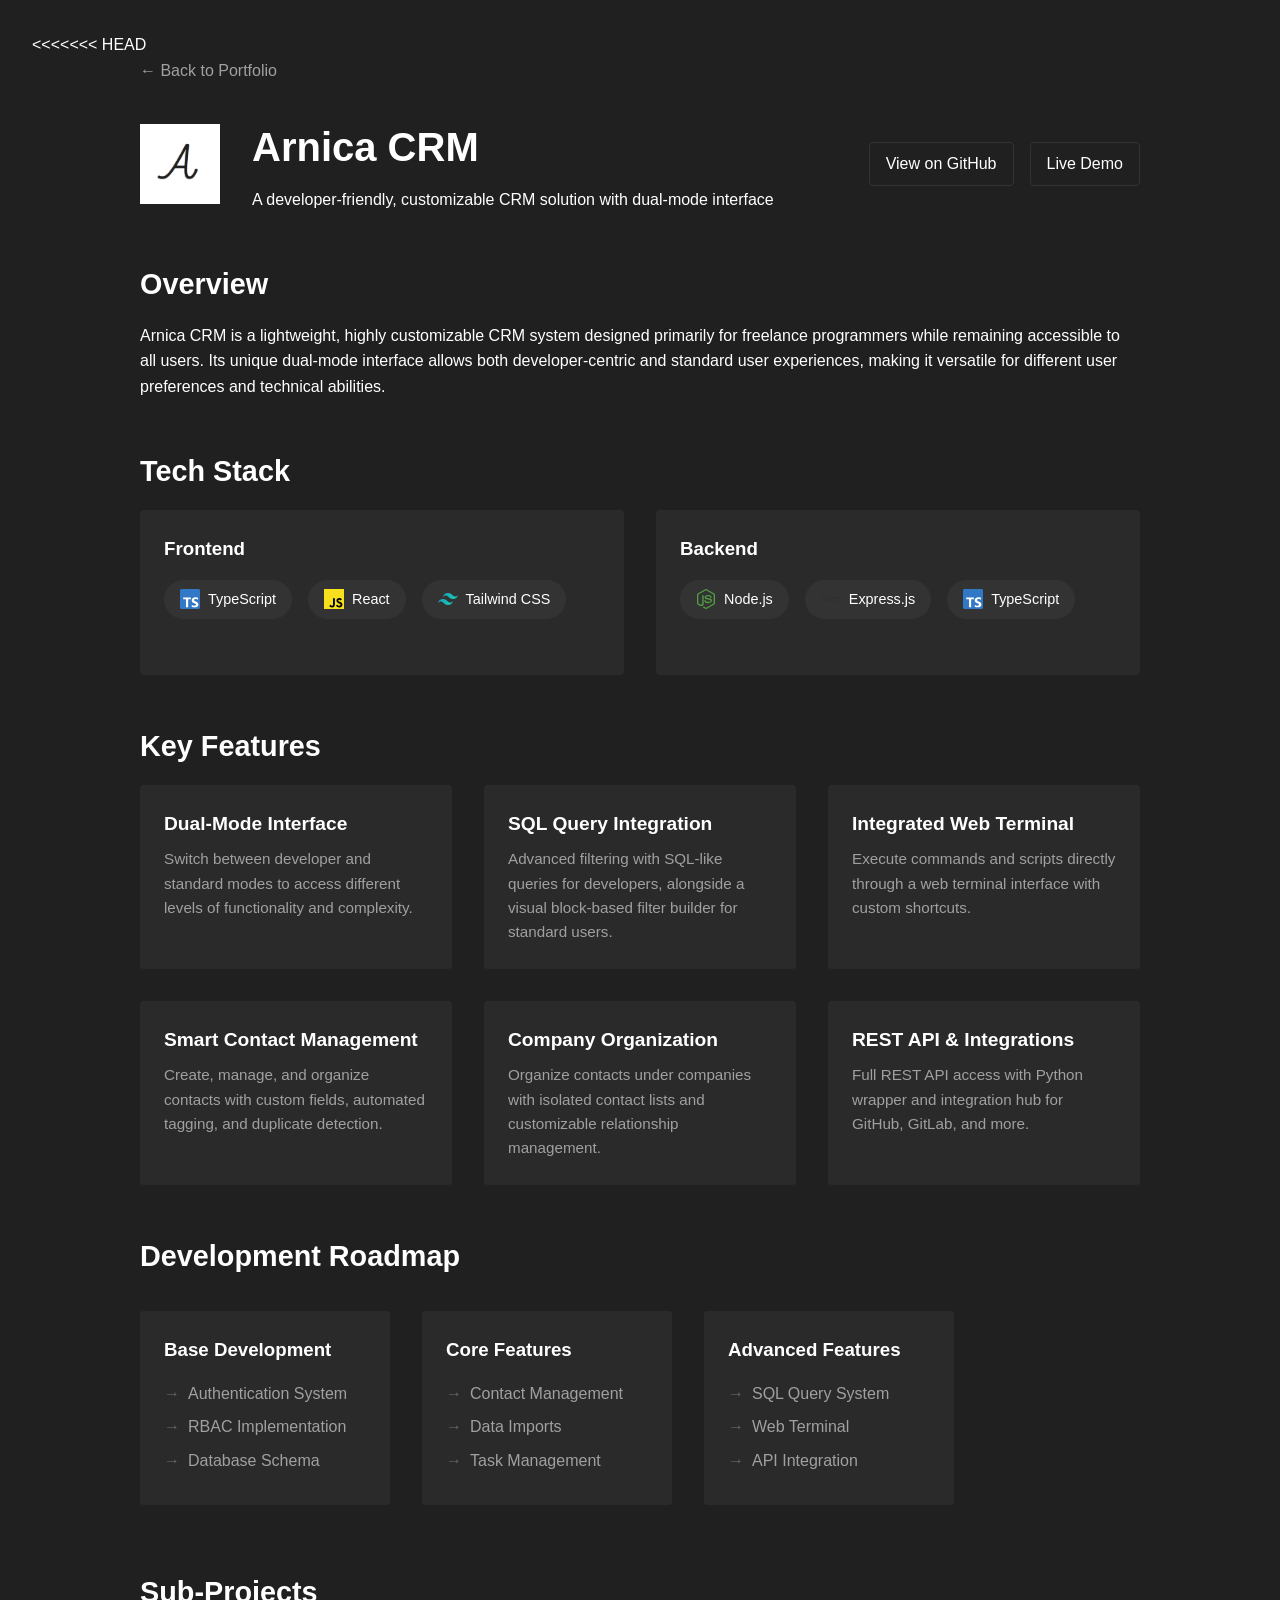
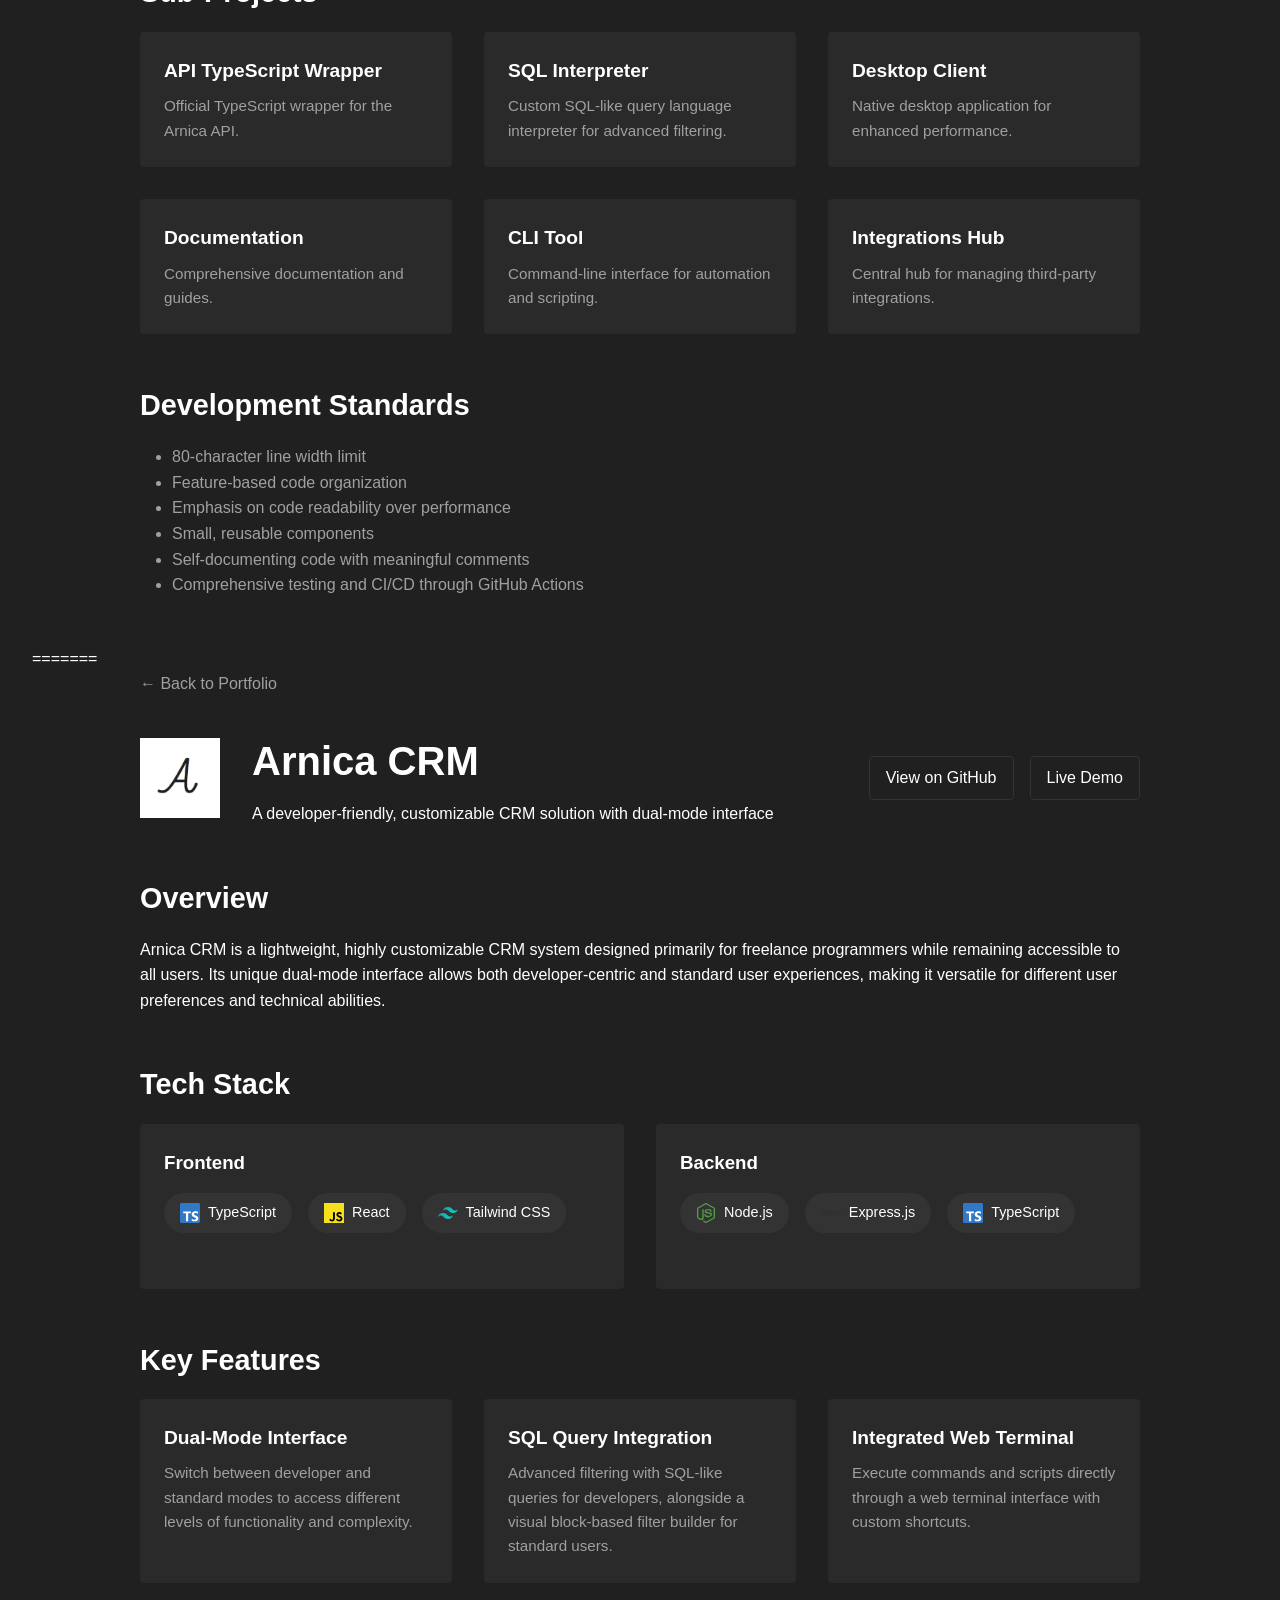
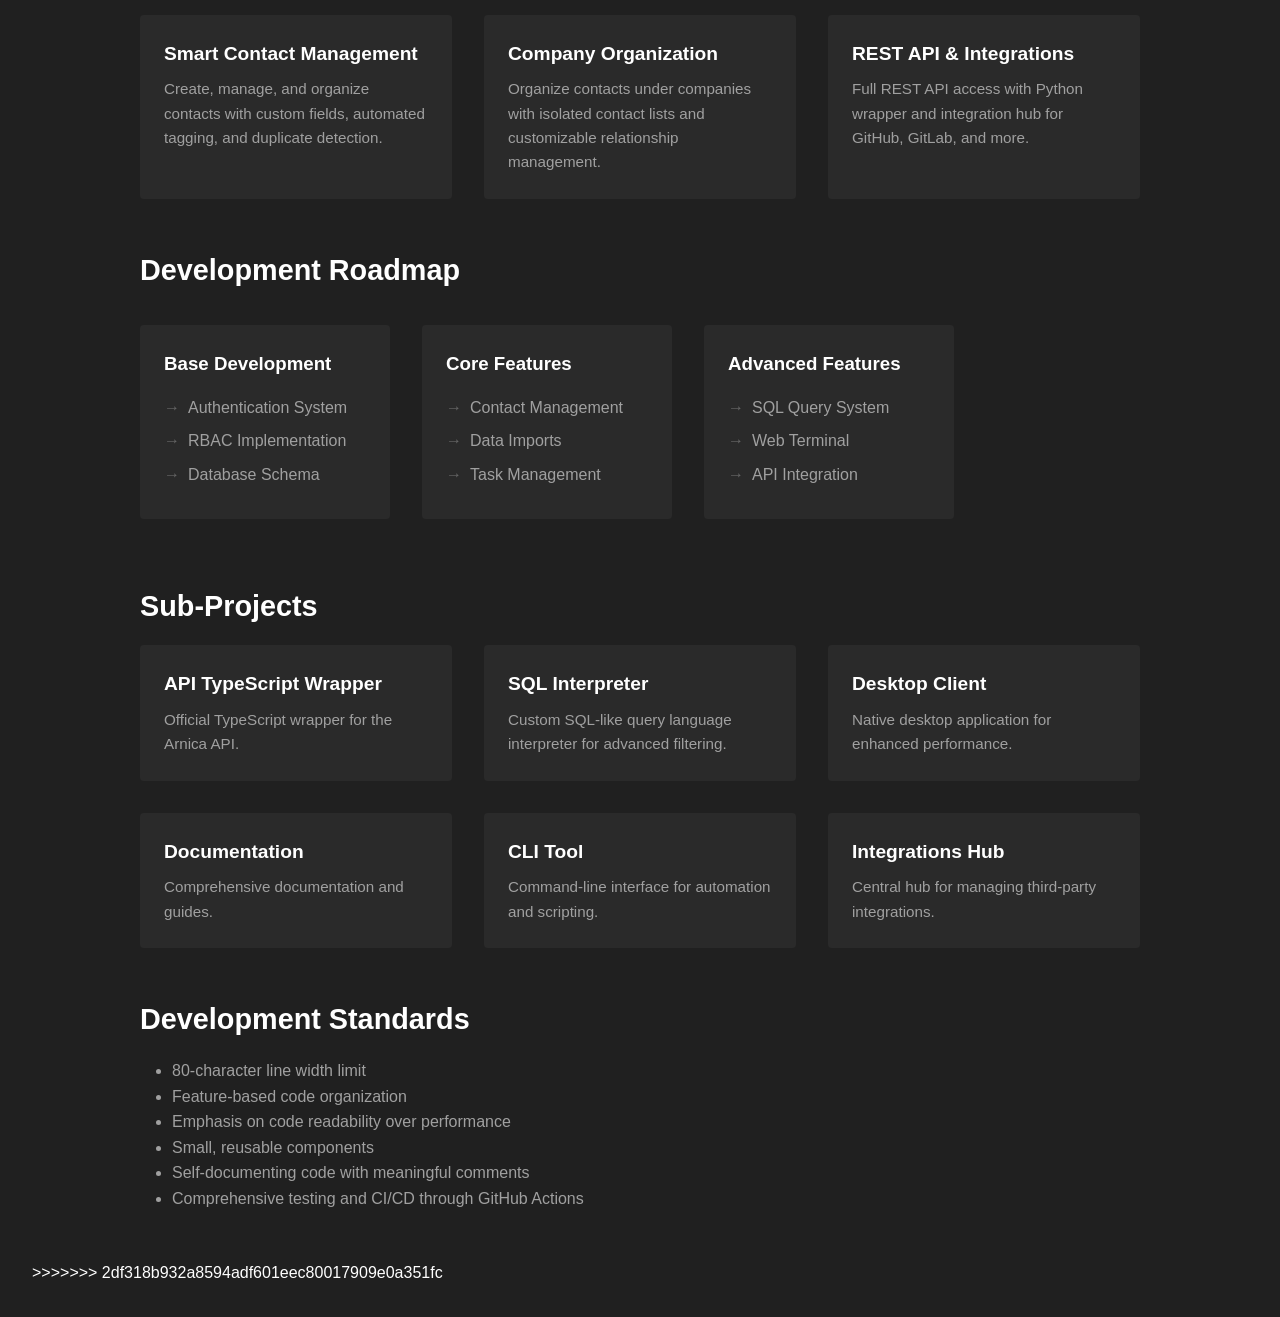
==== arnica.html @ bbd4ff87 "first commit" ====
<<<<<<< HEAD
<!DOCTYPE html>
<html lang="en">
<head>
    <meta charset="UTF-8">
    <meta name="viewport" content="width=device-width, initial-scale=1.0">
    <title>Arnica CRM - Project Details</title>
    <style>
        * {
            margin: 0;
            padding: 0;
            box-sizing: border-box;
        }

        body {
            background-color: #202020;
            color: #ffffff;
            font-family: -apple-system, BlinkMacSystemFont, 'Segoe UI', Roboto, Oxygen, Ubuntu, Cantarell, sans-serif;
            line-height: 1.6;
            padding: 2rem;
        }

        .container {
            max-width: 1000px;
            margin: 0 auto;
        }

        .back-link {
            display: inline-flex;
            align-items: center;
            gap: 0.5rem;
            color: #a0a0a0;
            text-decoration: none;
            margin-bottom: 2rem;
            transition: color 0.2s;
        }

        .back-link:hover {
            color: #ffffff;
        }

        .project-header {
            display: flex;
            align-items: center;
            gap: 2rem;
            margin-bottom: 3rem;
        }

        .project-logo {
            width: 80px;
            height: 80px;
            object-fit: contain;
        }

        .project-title {
            flex: 1;
        }

        .project-title h1 {
            font-size: 2.5rem;
            margin-bottom: 0.5rem;
        }

        .project-links {
            display: flex;
            gap: 1rem;
        }

        .project-link {
            display: inline-flex;
            align-items: center;
            gap: 0.5rem;
            color: #ffffff;
            text-decoration: none;
            padding: 0.5rem 1rem;
            border: 1px solid #333;
            border-radius: 4px;
            transition: background-color 0.2s;
        }

        .project-link:hover {
            background-color: #333;
        }

        .section {
            margin-bottom: 3rem;
        }

        .section h2 {
            font-size: 1.8rem;
            margin-bottom: 1rem;
            color: #ffffff;
        }

        .tech-stack {
            display: flex;
            flex-wrap: wrap;
            gap: 1rem;
            margin-bottom: 2rem;
        }

        .tech-item {
            display: flex;
            align-items: center;
            gap: 0.5rem;
            background: #333;
            padding: 0.5rem 1rem;
            border-radius: 20px;
            font-size: 0.9rem;
        }

        .tech-icon {
            width: 20px;
            height: 20px;
        }

        .tech-icon img {
            width: 100%;
            height: 100%;
            object-fit: contain;
        }

        .features-grid {
            display: grid;
            grid-template-columns: repeat(auto-fit, minmax(300px, 1fr));
            gap: 2rem;
            margin-bottom: 2rem;
        }

        .feature-card {
            background: #2a2a2a;
            border-radius: 4px;
            padding: 1.5rem;
        }

        .feature-card h3 {
            font-size: 1.2rem;
            margin-bottom: 0.5rem;
            color: #ffffff;
        }

        .feature-card p {
            color: #a0a0a0;
            font-size: 0.95rem;
        }

        .screenshots {
            display: grid;
            grid-template-columns: repeat(auto-fit, minmax(400px, 1fr));
            gap: 2rem;
        }

        .screenshot {
            border: 1px solid #333;
            border-radius: 4px;
            overflow: hidden;
        }

        .screenshot img {
            width: 100%;
            height: auto;
            display: block;
        }

        .screenshot-caption {
            padding: 1rem;
            background: #2a2a2a;
            color: #a0a0a0;
            font-size: 0.9rem;
        }

        .mode-switch {
            display: inline-flex;
            align-items: center;
            gap: 0.5rem;
            background: #2a2a2a;
            padding: 0.3rem;
            border-radius: 20px;
            margin-bottom: 1rem;
        }

        .mode-button {
            padding: 0.5rem 1rem;
            border-radius: 16px;
            border: none;
            background: none;
            color: #a0a0a0;
            cursor: pointer;
            transition: all 0.2s;
        }

        .mode-button.active {
            background: #333;
            color: #ffffff;
        }

        .code-block {
            background: #2a2a2a;
            padding: 1rem;
            border-radius: 4px;
            font-family: 'Consolas', monospace;
            margin: 1rem 0;
            color: #a0a0a0;
        }

        .roadmap {
            display: flex;
            gap: 2rem;
            overflow-x: auto;
            padding: 1rem 0;
        }

        .roadmap-phase {
            min-width: 250px;
            background: #2a2a2a;
            padding: 1.5rem;
            border-radius: 4px;
        }

        .roadmap-phase h3 {
            margin-bottom: 1rem;
            color: #ffffff;
        }

        .roadmap-items {
            list-style: none;
        }

        .roadmap-items li {
            color: #a0a0a0;
            margin-bottom: 0.5rem;
            padding-left: 1.5rem;
            position: relative;
        }

        .roadmap-items li::before {
            content: '→';
            position: absolute;
            left: 0;
            color: #666;
        }

        .stack-section {
            display: grid;
            grid-template-columns: repeat(auto-fit, minmax(250px, 1fr));
            gap: 2rem;
        }

        .stack-card {
            background: #2a2a2a;
            padding: 1.5rem;
            border-radius: 4px;
        }

        .stack-card h3 {
            margin-bottom: 1rem;
            color: #ffffff;
            display: flex;
            align-items: center;
            gap: 0.5rem;
        }
    </style>
</head>
<body>
    <div class="container">
        <a href="index.html" class="back-link">← Back to Portfolio</a>

        <div class="project-header">
            <img src="207229088.png" alt="Arnica Logo" class="project-logo">
            <div class="project-title">
                <h1>Arnica CRM</h1>
                <p>A developer-friendly, customizable CRM solution with dual-mode interface</p>
            </div>
            <div class="project-links">
                <a href="https://github.com/arnicaproject/arnica" target="_blank" class="project-link">View on GitHub</a>
                <a href="#" class="project-link">Live Demo</a>
            </div>
        </div>

        <div class="section">
            <h2>Overview</h2>
            <p>Arnica CRM is a lightweight, highly customizable CRM system designed primarily for freelance programmers while remaining accessible to all users. Its unique dual-mode interface allows both developer-centric and standard user experiences, making it versatile for different user preferences and technical abilities.</p>
        </div>

        <div class="section">
            <h2>Tech Stack</h2>
            <div class="stack-section">
                <div class="stack-card">
                    <h3>Frontend</h3>
                    <div class="tech-stack">
                        <div class="tech-item">
                            <div class="tech-icon">
                                <img src="svgs/typescript-icon.svg" alt="TypeScript">
                            </div>
                            TypeScript
                        </div>
                        <div class="tech-item">
                            <div class="tech-icon">
                                <img src="svgs/javascript.svg" alt="JavaScript">
                            </div>
                            React
                        </div>
                        <div class="tech-item">
                            <div class="tech-icon">
                                <img src="svgs/tailwindcss-icon.svg" alt="Tailwind CSS">
                            </div>
                            Tailwind CSS
                        </div>
                    </div>
                </div>
                <div class="stack-card">
                    <h3>Backend</h3>
                    <div class="tech-stack">
                        <div class="tech-item">
                            <div class="tech-icon">
                                <img src="svgs/nodejs-icon.svg" alt="Node.js">
                            </div>
                            Node.js
                        </div>
                        <div class="tech-item">
                            <div class="tech-icon">
                                <img src="svgs/express.svg" alt="Express.js">
                            </div>
                            Express.js
                        </div>
                        <div class="tech-item">
                            <div class="tech-icon">
                                <img src="svgs/typescript-icon.svg" alt="TypeScript">
                            </div>
                            TypeScript
                        </div>
                    </div>
                </div>
            </div>
        </div>

        <div class="section">
            <h2>Key Features</h2>
            <div class="features-grid">
                <div class="feature-card">
                    <h3>Dual-Mode Interface</h3>
                    <p>Switch between developer and standard modes to access different levels of functionality and complexity.</p>
                </div>
                <div class="feature-card">
                    <h3>SQL Query Integration</h3>
                    <p>Advanced filtering with SQL-like queries for developers, alongside a visual block-based filter builder for standard users.</p>
                </div>
                <div class="feature-card">
                    <h3>Integrated Web Terminal</h3>
                    <p>Execute commands and scripts directly through a web terminal interface with custom shortcuts.</p>
                </div>
                <div class="feature-card">
                    <h3>Smart Contact Management</h3>
                    <p>Create, manage, and organize contacts with custom fields, automated tagging, and duplicate detection.</p>
                </div>
                <div class="feature-card">
                    <h3>Company Organization</h3>
                    <p>Organize contacts under companies with isolated contact lists and customizable relationship management.</p>
                </div>
                <div class="feature-card">
                    <h3>REST API & Integrations</h3>
                    <p>Full REST API access with Python wrapper and integration hub for GitHub, GitLab, and more.</p>
                </div>
            </div>
        </div>

        <div class="section">
            <h2>Development Roadmap</h2>
            <div class="roadmap">
                <div class="roadmap-phase">
                    <h3>Base Development</h3>
                    <ul class="roadmap-items">
                        <li>Authentication System</li>
                        <li>RBAC Implementation</li>
                        <li>Database Schema</li>
                    </ul>
                </div>
                <div class="roadmap-phase">
                    <h3>Core Features</h3>
                    <ul class="roadmap-items">
                        <li>Contact Management</li>
                        <li>Data Imports</li>
                        <li>Task Management</li>
                    </ul>
                </div>
                <div class="roadmap-phase">
                    <h3>Advanced Features</h3>
                    <ul class="roadmap-items">
                        <li>SQL Query System</li>
                        <li>Web Terminal</li>
                        <li>API Integration</li>
                    </ul>
                </div>
            </div>
        </div>

        <div class="section">
            <h2>Sub-Projects</h2>
            <div class="features-grid">
                <div class="feature-card">
                    <h3>API TypeScript Wrapper</h3>
                    <p>Official TypeScript wrapper for the Arnica API.</p>
                </div>
                <div class="feature-card">
                    <h3>SQL Interpreter</h3>
                    <p>Custom SQL-like query language interpreter for advanced filtering.</p>
                </div>
                <div class="feature-card">
                    <h3>Desktop Client</h3>
                    <p>Native desktop application for enhanced performance.</p>
                </div>
                <div class="feature-card">
                    <h3>Documentation</h3>
                    <p>Comprehensive documentation and guides.</p>
                </div>
                <div class="feature-card">
                    <h3>CLI Tool</h3>
                    <p>Command-line interface for automation and scripting.</p>
                </div>
                <div class="feature-card">
                    <h3>Integrations Hub</h3>
                    <p>Central hub for managing third-party integrations.</p>
                </div>
            </div>
        </div>

        <div class="section">
            <h2>Development Standards</h2>
            <ul style="margin-left: 2rem; margin-top: 1rem; color: #a0a0a0;">
                <li>80-character line width limit</li>
                <li>Feature-based code organization</li>
                <li>Emphasis on code readability over performance</li>
                <li>Small, reusable components</li>
                <li>Self-documenting code with meaningful comments</li>
                <li>Comprehensive testing and CI/CD through GitHub Actions</li>
            </ul>
        </div>
    </div>
</body>
=======
<!DOCTYPE html>
<html lang="en">
<head>
    <meta charset="UTF-8">
    <meta name="viewport" content="width=device-width, initial-scale=1.0">
    <title>Arnica CRM - Project Details</title>
    <style>
        * {
            margin: 0;
            padding: 0;
            box-sizing: border-box;
        }

        body {
            background-color: #202020;
            color: #ffffff;
            font-family: -apple-system, BlinkMacSystemFont, 'Segoe UI', Roboto, Oxygen, Ubuntu, Cantarell, sans-serif;
            line-height: 1.6;
            padding: 2rem;
        }

        .container {
            max-width: 1000px;
            margin: 0 auto;
        }

        .back-link {
            display: inline-flex;
            align-items: center;
            gap: 0.5rem;
            color: #a0a0a0;
            text-decoration: none;
            margin-bottom: 2rem;
            transition: color 0.2s;
        }

        .back-link:hover {
            color: #ffffff;
        }

        .project-header {
            display: flex;
            align-items: center;
            gap: 2rem;
            margin-bottom: 3rem;
        }

        .project-logo {
            width: 80px;
            height: 80px;
            object-fit: contain;
        }

        .project-title {
            flex: 1;
        }

        .project-title h1 {
            font-size: 2.5rem;
            margin-bottom: 0.5rem;
        }

        .project-links {
            display: flex;
            gap: 1rem;
        }

        .project-link {
            display: inline-flex;
            align-items: center;
            gap: 0.5rem;
            color: #ffffff;
            text-decoration: none;
            padding: 0.5rem 1rem;
            border: 1px solid #333;
            border-radius: 4px;
            transition: background-color 0.2s;
        }

        .project-link:hover {
            background-color: #333;
        }

        .section {
            margin-bottom: 3rem;
        }

        .section h2 {
            font-size: 1.8rem;
            margin-bottom: 1rem;
            color: #ffffff;
        }

        .tech-stack {
            display: flex;
            flex-wrap: wrap;
            gap: 1rem;
            margin-bottom: 2rem;
        }

        .tech-item {
            display: flex;
            align-items: center;
            gap: 0.5rem;
            background: #333;
            padding: 0.5rem 1rem;
            border-radius: 20px;
            font-size: 0.9rem;
        }

        .tech-icon {
            width: 20px;
            height: 20px;
        }

        .tech-icon img {
            width: 100%;
            height: 100%;
            object-fit: contain;
        }

        .features-grid {
            display: grid;
            grid-template-columns: repeat(auto-fit, minmax(300px, 1fr));
            gap: 2rem;
            margin-bottom: 2rem;
        }

        .feature-card {
            background: #2a2a2a;
            border-radius: 4px;
            padding: 1.5rem;
        }

        .feature-card h3 {
            font-size: 1.2rem;
            margin-bottom: 0.5rem;
            color: #ffffff;
        }

        .feature-card p {
            color: #a0a0a0;
            font-size: 0.95rem;
        }

        .screenshots {
            display: grid;
            grid-template-columns: repeat(auto-fit, minmax(400px, 1fr));
            gap: 2rem;
        }

        .screenshot {
            border: 1px solid #333;
            border-radius: 4px;
            overflow: hidden;
        }

        .screenshot img {
            width: 100%;
            height: auto;
            display: block;
        }

        .screenshot-caption {
            padding: 1rem;
            background: #2a2a2a;
            color: #a0a0a0;
            font-size: 0.9rem;
        }

        .mode-switch {
            display: inline-flex;
            align-items: center;
            gap: 0.5rem;
            background: #2a2a2a;
            padding: 0.3rem;
            border-radius: 20px;
            margin-bottom: 1rem;
        }

        .mode-button {
            padding: 0.5rem 1rem;
            border-radius: 16px;
            border: none;
            background: none;
            color: #a0a0a0;
            cursor: pointer;
            transition: all 0.2s;
        }

        .mode-button.active {
            background: #333;
            color: #ffffff;
        }

        .code-block {
            background: #2a2a2a;
            padding: 1rem;
            border-radius: 4px;
            font-family: 'Consolas', monospace;
            margin: 1rem 0;
            color: #a0a0a0;
        }

        .roadmap {
            display: flex;
            gap: 2rem;
            overflow-x: auto;
            padding: 1rem 0;
        }

        .roadmap-phase {
            min-width: 250px;
            background: #2a2a2a;
            padding: 1.5rem;
            border-radius: 4px;
        }

        .roadmap-phase h3 {
            margin-bottom: 1rem;
            color: #ffffff;
        }

        .roadmap-items {
            list-style: none;
        }

        .roadmap-items li {
            color: #a0a0a0;
            margin-bottom: 0.5rem;
            padding-left: 1.5rem;
            position: relative;
        }

        .roadmap-items li::before {
            content: '→';
            position: absolute;
            left: 0;
            color: #666;
        }

        .stack-section {
            display: grid;
            grid-template-columns: repeat(auto-fit, minmax(250px, 1fr));
            gap: 2rem;
        }

        .stack-card {
            background: #2a2a2a;
            padding: 1.5rem;
            border-radius: 4px;
        }

        .stack-card h3 {
            margin-bottom: 1rem;
            color: #ffffff;
            display: flex;
            align-items: center;
            gap: 0.5rem;
        }
    </style>
</head>
<body>
    <div class="container">
        <a href="index.html" class="back-link">← Back to Portfolio</a>

        <div class="project-header">
            <img src="207229088.png" alt="Arnica Logo" class="project-logo">
            <div class="project-title">
                <h1>Arnica CRM</h1>
                <p>A developer-friendly, customizable CRM solution with dual-mode interface</p>
            </div>
            <div class="project-links">
                <a href="https://github.com/arnicaproject/arnica" target="_blank" class="project-link">View on GitHub</a>
                <a href="#" class="project-link">Live Demo</a>
            </div>
        </div>

        <div class="section">
            <h2>Overview</h2>
            <p>Arnica CRM is a lightweight, highly customizable CRM system designed primarily for freelance programmers while remaining accessible to all users. Its unique dual-mode interface allows both developer-centric and standard user experiences, making it versatile for different user preferences and technical abilities.</p>
        </div>

        <div class="section">
            <h2>Tech Stack</h2>
            <div class="stack-section">
                <div class="stack-card">
                    <h3>Frontend</h3>
                    <div class="tech-stack">
                        <div class="tech-item">
                            <div class="tech-icon">
                                <img src="svgs/typescript-icon.svg" alt="TypeScript">
                            </div>
                            TypeScript
                        </div>
                        <div class="tech-item">
                            <div class="tech-icon">
                                <img src="svgs/javascript.svg" alt="JavaScript">
                            </div>
                            React
                        </div>
                        <div class="tech-item">
                            <div class="tech-icon">
                                <img src="svgs/tailwindcss-icon.svg" alt="Tailwind CSS">
                            </div>
                            Tailwind CSS
                        </div>
                    </div>
                </div>
                <div class="stack-card">
                    <h3>Backend</h3>
                    <div class="tech-stack">
                        <div class="tech-item">
                            <div class="tech-icon">
                                <img src="svgs/nodejs-icon.svg" alt="Node.js">
                            </div>
                            Node.js
                        </div>
                        <div class="tech-item">
                            <div class="tech-icon">
                                <img src="svgs/express.svg" alt="Express.js">
                            </div>
                            Express.js
                        </div>
                        <div class="tech-item">
                            <div class="tech-icon">
                                <img src="svgs/typescript-icon.svg" alt="TypeScript">
                            </div>
                            TypeScript
                        </div>
                    </div>
                </div>
            </div>
        </div>

        <div class="section">
            <h2>Key Features</h2>
            <div class="features-grid">
                <div class="feature-card">
                    <h3>Dual-Mode Interface</h3>
                    <p>Switch between developer and standard modes to access different levels of functionality and complexity.</p>
                </div>
                <div class="feature-card">
                    <h3>SQL Query Integration</h3>
                    <p>Advanced filtering with SQL-like queries for developers, alongside a visual block-based filter builder for standard users.</p>
                </div>
                <div class="feature-card">
                    <h3>Integrated Web Terminal</h3>
                    <p>Execute commands and scripts directly through a web terminal interface with custom shortcuts.</p>
                </div>
                <div class="feature-card">
                    <h3>Smart Contact Management</h3>
                    <p>Create, manage, and organize contacts with custom fields, automated tagging, and duplicate detection.</p>
                </div>
                <div class="feature-card">
                    <h3>Company Organization</h3>
                    <p>Organize contacts under companies with isolated contact lists and customizable relationship management.</p>
                </div>
                <div class="feature-card">
                    <h3>REST API & Integrations</h3>
                    <p>Full REST API access with Python wrapper and integration hub for GitHub, GitLab, and more.</p>
                </div>
            </div>
        </div>

        <div class="section">
            <h2>Development Roadmap</h2>
            <div class="roadmap">
                <div class="roadmap-phase">
                    <h3>Base Development</h3>
                    <ul class="roadmap-items">
                        <li>Authentication System</li>
                        <li>RBAC Implementation</li>
                        <li>Database Schema</li>
                    </ul>
                </div>
                <div class="roadmap-phase">
                    <h3>Core Features</h3>
                    <ul class="roadmap-items">
                        <li>Contact Management</li>
                        <li>Data Imports</li>
                        <li>Task Management</li>
                    </ul>
                </div>
                <div class="roadmap-phase">
                    <h3>Advanced Features</h3>
                    <ul class="roadmap-items">
                        <li>SQL Query System</li>
                        <li>Web Terminal</li>
                        <li>API Integration</li>
                    </ul>
                </div>
            </div>
        </div>

        <div class="section">
            <h2>Sub-Projects</h2>
            <div class="features-grid">
                <div class="feature-card">
                    <h3>API TypeScript Wrapper</h3>
                    <p>Official TypeScript wrapper for the Arnica API.</p>
                </div>
                <div class="feature-card">
                    <h3>SQL Interpreter</h3>
                    <p>Custom SQL-like query language interpreter for advanced filtering.</p>
                </div>
                <div class="feature-card">
                    <h3>Desktop Client</h3>
                    <p>Native desktop application for enhanced performance.</p>
                </div>
                <div class="feature-card">
                    <h3>Documentation</h3>
                    <p>Comprehensive documentation and guides.</p>
                </div>
                <div class="feature-card">
                    <h3>CLI Tool</h3>
                    <p>Command-line interface for automation and scripting.</p>
                </div>
                <div class="feature-card">
                    <h3>Integrations Hub</h3>
                    <p>Central hub for managing third-party integrations.</p>
                </div>
            </div>
        </div>

        <div class="section">
            <h2>Development Standards</h2>
            <ul style="margin-left: 2rem; margin-top: 1rem; color: #a0a0a0;">
                <li>80-character line width limit</li>
                <li>Feature-based code organization</li>
                <li>Emphasis on code readability over performance</li>
                <li>Small, reusable components</li>
                <li>Self-documenting code with meaningful comments</li>
                <li>Comprehensive testing and CI/CD through GitHub Actions</li>
            </ul>
        </div>
    </div>
</body>
>>>>>>> 2df318b932a8594adf601eec80017909e0a351fc
</html>
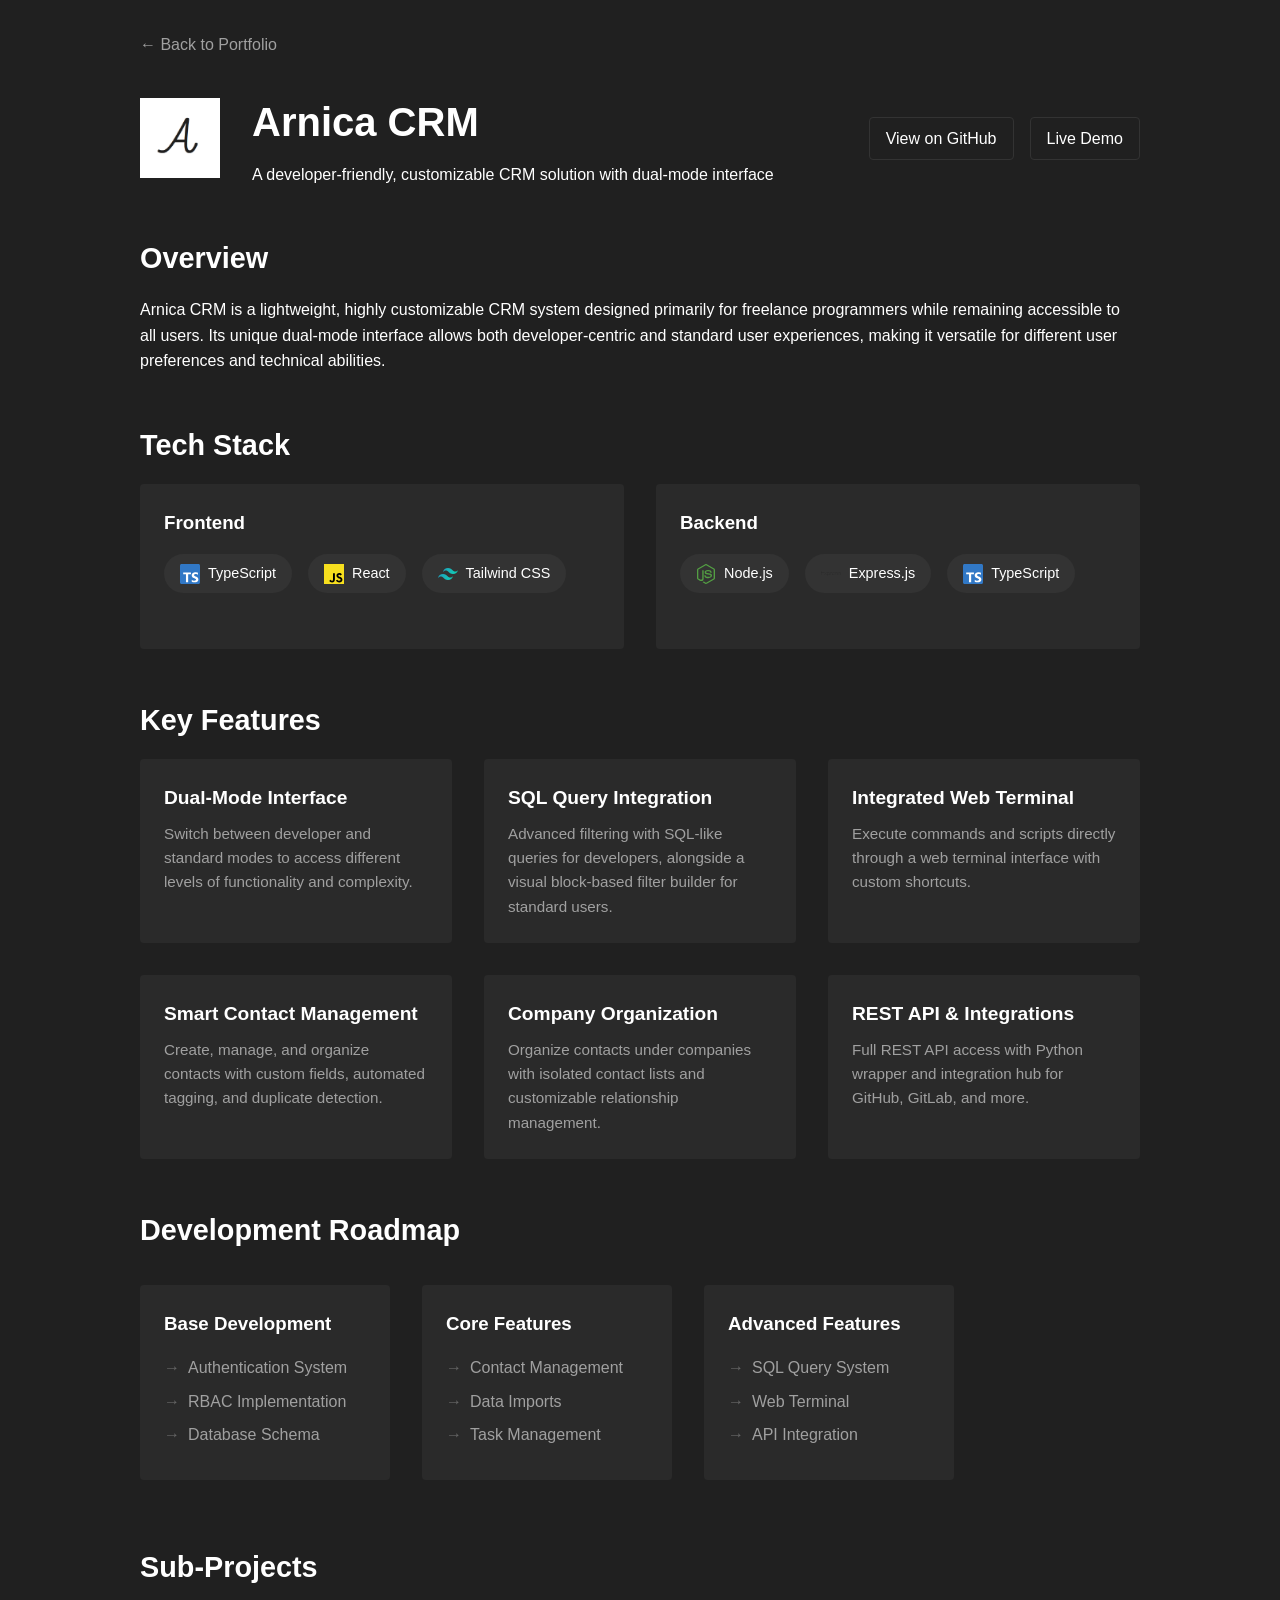
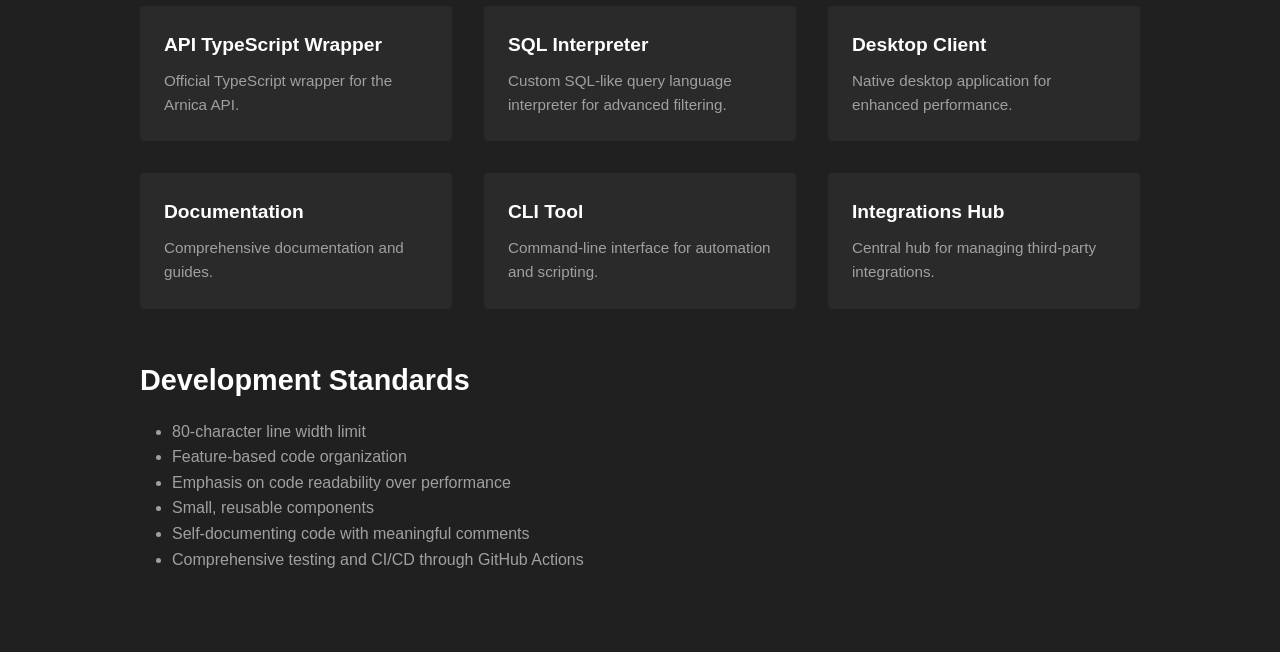
==== commit 0b0b1a87: "gits so annoying" ====
--- a/arnica.html
+++ b/arnica.html
@@ -1,4 +1,3 @@
-<<<<<<< HEAD
 <!DOCTYPE html>
 <html lang="en">
 <head>
@@ -437,444 +436,4 @@
         </div>
     </div>
 </body>
-=======
-<!DOCTYPE html>
-<html lang="en">
-<head>
-    <meta charset="UTF-8">
-    <meta name="viewport" content="width=device-width, initial-scale=1.0">
-    <title>Arnica CRM - Project Details</title>
-    <style>
-        * {
-            margin: 0;
-            padding: 0;
-            box-sizing: border-box;
-        }
-
-        body {
-            background-color: #202020;
-            color: #ffffff;
-            font-family: -apple-system, BlinkMacSystemFont, 'Segoe UI', Roboto, Oxygen, Ubuntu, Cantarell, sans-serif;
-            line-height: 1.6;
-            padding: 2rem;
-        }
-
-        .container {
-            max-width: 1000px;
-            margin: 0 auto;
-        }
-
-        .back-link {
-            display: inline-flex;
-            align-items: center;
-            gap: 0.5rem;
-            color: #a0a0a0;
-            text-decoration: none;
-            margin-bottom: 2rem;
-            transition: color 0.2s;
-        }
-
-        .back-link:hover {
-            color: #ffffff;
-        }
-
-        .project-header {
-            display: flex;
-            align-items: center;
-            gap: 2rem;
-            margin-bottom: 3rem;
-        }
-
-        .project-logo {
-            width: 80px;
-            height: 80px;
-            object-fit: contain;
-        }
-
-        .project-title {
-            flex: 1;
-        }
-
-        .project-title h1 {
-            font-size: 2.5rem;
-            margin-bottom: 0.5rem;
-        }
-
-        .project-links {
-            display: flex;
-            gap: 1rem;
-        }
-
-        .project-link {
-            display: inline-flex;
-            align-items: center;
-            gap: 0.5rem;
-            color: #ffffff;
-            text-decoration: none;
-            padding: 0.5rem 1rem;
-            border: 1px solid #333;
-            border-radius: 4px;
-            transition: background-color 0.2s;
-        }
-
-        .project-link:hover {
-            background-color: #333;
-        }
-
-        .section {
-            margin-bottom: 3rem;
-        }
-
-        .section h2 {
-            font-size: 1.8rem;
-            margin-bottom: 1rem;
-            color: #ffffff;
-        }
-
-        .tech-stack {
-            display: flex;
-            flex-wrap: wrap;
-            gap: 1rem;
-            margin-bottom: 2rem;
-        }
-
-        .tech-item {
-            display: flex;
-            align-items: center;
-            gap: 0.5rem;
-            background: #333;
-            padding: 0.5rem 1rem;
-            border-radius: 20px;
-            font-size: 0.9rem;
-        }
-
-        .tech-icon {
-            width: 20px;
-            height: 20px;
-        }
-
-        .tech-icon img {
-            width: 100%;
-            height: 100%;
-            object-fit: contain;
-        }
-
-        .features-grid {
-            display: grid;
-            grid-template-columns: repeat(auto-fit, minmax(300px, 1fr));
-            gap: 2rem;
-            margin-bottom: 2rem;
-        }
-
-        .feature-card {
-            background: #2a2a2a;
-            border-radius: 4px;
-            padding: 1.5rem;
-        }
-
-        .feature-card h3 {
-            font-size: 1.2rem;
-            margin-bottom: 0.5rem;
-            color: #ffffff;
-        }
-
-        .feature-card p {
-            color: #a0a0a0;
-            font-size: 0.95rem;
-        }
-
-        .screenshots {
-            display: grid;
-            grid-template-columns: repeat(auto-fit, minmax(400px, 1fr));
-            gap: 2rem;
-        }
-
-        .screenshot {
-            border: 1px solid #333;
-            border-radius: 4px;
-            overflow: hidden;
-        }
-
-        .screenshot img {
-            width: 100%;
-            height: auto;
-            display: block;
-        }
-
-        .screenshot-caption {
-            padding: 1rem;
-            background: #2a2a2a;
-            color: #a0a0a0;
-            font-size: 0.9rem;
-        }
-
-        .mode-switch {
-            display: inline-flex;
-            align-items: center;
-            gap: 0.5rem;
-            background: #2a2a2a;
-            padding: 0.3rem;
-            border-radius: 20px;
-            margin-bottom: 1rem;
-        }
-
-        .mode-button {
-            padding: 0.5rem 1rem;
-            border-radius: 16px;
-            border: none;
-            background: none;
-            color: #a0a0a0;
-            cursor: pointer;
-            transition: all 0.2s;
-        }
-
-        .mode-button.active {
-            background: #333;
-            color: #ffffff;
-        }
-
-        .code-block {
-            background: #2a2a2a;
-            padding: 1rem;
-            border-radius: 4px;
-            font-family: 'Consolas', monospace;
-            margin: 1rem 0;
-            color: #a0a0a0;
-        }
-
-        .roadmap {
-            display: flex;
-            gap: 2rem;
-            overflow-x: auto;
-            padding: 1rem 0;
-        }
-
-        .roadmap-phase {
-            min-width: 250px;
-            background: #2a2a2a;
-            padding: 1.5rem;
-            border-radius: 4px;
-        }
-
-        .roadmap-phase h3 {
-            margin-bottom: 1rem;
-            color: #ffffff;
-        }
-
-        .roadmap-items {
-            list-style: none;
-        }
-
-        .roadmap-items li {
-            color: #a0a0a0;
-            margin-bottom: 0.5rem;
-            padding-left: 1.5rem;
-            position: relative;
-        }
-
-        .roadmap-items li::before {
-            content: '→';
-            position: absolute;
-            left: 0;
-            color: #666;
-        }
-
-        .stack-section {
-            display: grid;
-            grid-template-columns: repeat(auto-fit, minmax(250px, 1fr));
-            gap: 2rem;
-        }
-
-        .stack-card {
-            background: #2a2a2a;
-            padding: 1.5rem;
-            border-radius: 4px;
-        }
-
-        .stack-card h3 {
-            margin-bottom: 1rem;
-            color: #ffffff;
-            display: flex;
-            align-items: center;
-            gap: 0.5rem;
-        }
-    </style>
-</head>
-<body>
-    <div class="container">
-        <a href="index.html" class="back-link">← Back to Portfolio</a>
-
-        <div class="project-header">
-            <img src="207229088.png" alt="Arnica Logo" class="project-logo">
-            <div class="project-title">
-                <h1>Arnica CRM</h1>
-                <p>A developer-friendly, customizable CRM solution with dual-mode interface</p>
-            </div>
-            <div class="project-links">
-                <a href="https://github.com/arnicaproject/arnica" target="_blank" class="project-link">View on GitHub</a>
-                <a href="#" class="project-link">Live Demo</a>
-            </div>
-        </div>
-
-        <div class="section">
-            <h2>Overview</h2>
-            <p>Arnica CRM is a lightweight, highly customizable CRM system designed primarily for freelance programmers while remaining accessible to all users. Its unique dual-mode interface allows both developer-centric and standard user experiences, making it versatile for different user preferences and technical abilities.</p>
-        </div>
-
-        <div class="section">
-            <h2>Tech Stack</h2>
-            <div class="stack-section">
-                <div class="stack-card">
-                    <h3>Frontend</h3>
-                    <div class="tech-stack">
-                        <div class="tech-item">
-                            <div class="tech-icon">
-                                <img src="svgs/typescript-icon.svg" alt="TypeScript">
-                            </div>
-                            TypeScript
-                        </div>
-                        <div class="tech-item">
-                            <div class="tech-icon">
-                                <img src="svgs/javascript.svg" alt="JavaScript">
-                            </div>
-                            React
-                        </div>
-                        <div class="tech-item">
-                            <div class="tech-icon">
-                                <img src="svgs/tailwindcss-icon.svg" alt="Tailwind CSS">
-                            </div>
-                            Tailwind CSS
-                        </div>
-                    </div>
-                </div>
-                <div class="stack-card">
-                    <h3>Backend</h3>
-                    <div class="tech-stack">
-                        <div class="tech-item">
-                            <div class="tech-icon">
-                                <img src="svgs/nodejs-icon.svg" alt="Node.js">
-                            </div>
-                            Node.js
-                        </div>
-                        <div class="tech-item">
-                            <div class="tech-icon">
-                                <img src="svgs/express.svg" alt="Express.js">
-                            </div>
-                            Express.js
-                        </div>
-                        <div class="tech-item">
-                            <div class="tech-icon">
-                                <img src="svgs/typescript-icon.svg" alt="TypeScript">
-                            </div>
-                            TypeScript
-                        </div>
-                    </div>
-                </div>
-            </div>
-        </div>
-
-        <div class="section">
-            <h2>Key Features</h2>
-            <div class="features-grid">
-                <div class="feature-card">
-                    <h3>Dual-Mode Interface</h3>
-                    <p>Switch between developer and standard modes to access different levels of functionality and complexity.</p>
-                </div>
-                <div class="feature-card">
-                    <h3>SQL Query Integration</h3>
-                    <p>Advanced filtering with SQL-like queries for developers, alongside a visual block-based filter builder for standard users.</p>
-                </div>
-                <div class="feature-card">
-                    <h3>Integrated Web Terminal</h3>
-                    <p>Execute commands and scripts directly through a web terminal interface with custom shortcuts.</p>
-                </div>
-                <div class="feature-card">
-                    <h3>Smart Contact Management</h3>
-                    <p>Create, manage, and organize contacts with custom fields, automated tagging, and duplicate detection.</p>
-                </div>
-                <div class="feature-card">
-                    <h3>Company Organization</h3>
-                    <p>Organize contacts under companies with isolated contact lists and customizable relationship management.</p>
-                </div>
-                <div class="feature-card">
-                    <h3>REST API & Integrations</h3>
-                    <p>Full REST API access with Python wrapper and integration hub for GitHub, GitLab, and more.</p>
-                </div>
-            </div>
-        </div>
-
-        <div class="section">
-            <h2>Development Roadmap</h2>
-            <div class="roadmap">
-                <div class="roadmap-phase">
-                    <h3>Base Development</h3>
-                    <ul class="roadmap-items">
-                        <li>Authentication System</li>
-                        <li>RBAC Implementation</li>
-                        <li>Database Schema</li>
-                    </ul>
-                </div>
-                <div class="roadmap-phase">
-                    <h3>Core Features</h3>
-                    <ul class="roadmap-items">
-                        <li>Contact Management</li>
-                        <li>Data Imports</li>
-                        <li>Task Management</li>
-                    </ul>
-                </div>
-                <div class="roadmap-phase">
-                    <h3>Advanced Features</h3>
-                    <ul class="roadmap-items">
-                        <li>SQL Query System</li>
-                        <li>Web Terminal</li>
-                        <li>API Integration</li>
-                    </ul>
-                </div>
-            </div>
-        </div>
-
-        <div class="section">
-            <h2>Sub-Projects</h2>
-            <div class="features-grid">
-                <div class="feature-card">
-                    <h3>API TypeScript Wrapper</h3>
-                    <p>Official TypeScript wrapper for the Arnica API.</p>
-                </div>
-                <div class="feature-card">
-                    <h3>SQL Interpreter</h3>
-                    <p>Custom SQL-like query language interpreter for advanced filtering.</p>
-                </div>
-                <div class="feature-card">
-                    <h3>Desktop Client</h3>
-                    <p>Native desktop application for enhanced performance.</p>
-                </div>
-                <div class="feature-card">
-                    <h3>Documentation</h3>
-                    <p>Comprehensive documentation and guides.</p>
-                </div>
-                <div class="feature-card">
-                    <h3>CLI Tool</h3>
-                    <p>Command-line interface for automation and scripting.</p>
-                </div>
-                <div class="feature-card">
-                    <h3>Integrations Hub</h3>
-                    <p>Central hub for managing third-party integrations.</p>
-                </div>
-            </div>
-        </div>
-
-        <div class="section">
-            <h2>Development Standards</h2>
-            <ul style="margin-left: 2rem; margin-top: 1rem; color: #a0a0a0;">
-                <li>80-character line width limit</li>
-                <li>Feature-based code organization</li>
-                <li>Emphasis on code readability over performance</li>
-                <li>Small, reusable components</li>
-                <li>Self-documenting code with meaningful comments</li>
-                <li>Comprehensive testing and CI/CD through GitHub Actions</li>
-            </ul>
-        </div>
-    </div>
-</body>
->>>>>>> 2df318b932a8594adf601eec80017909e0a351fc
 </html> 
